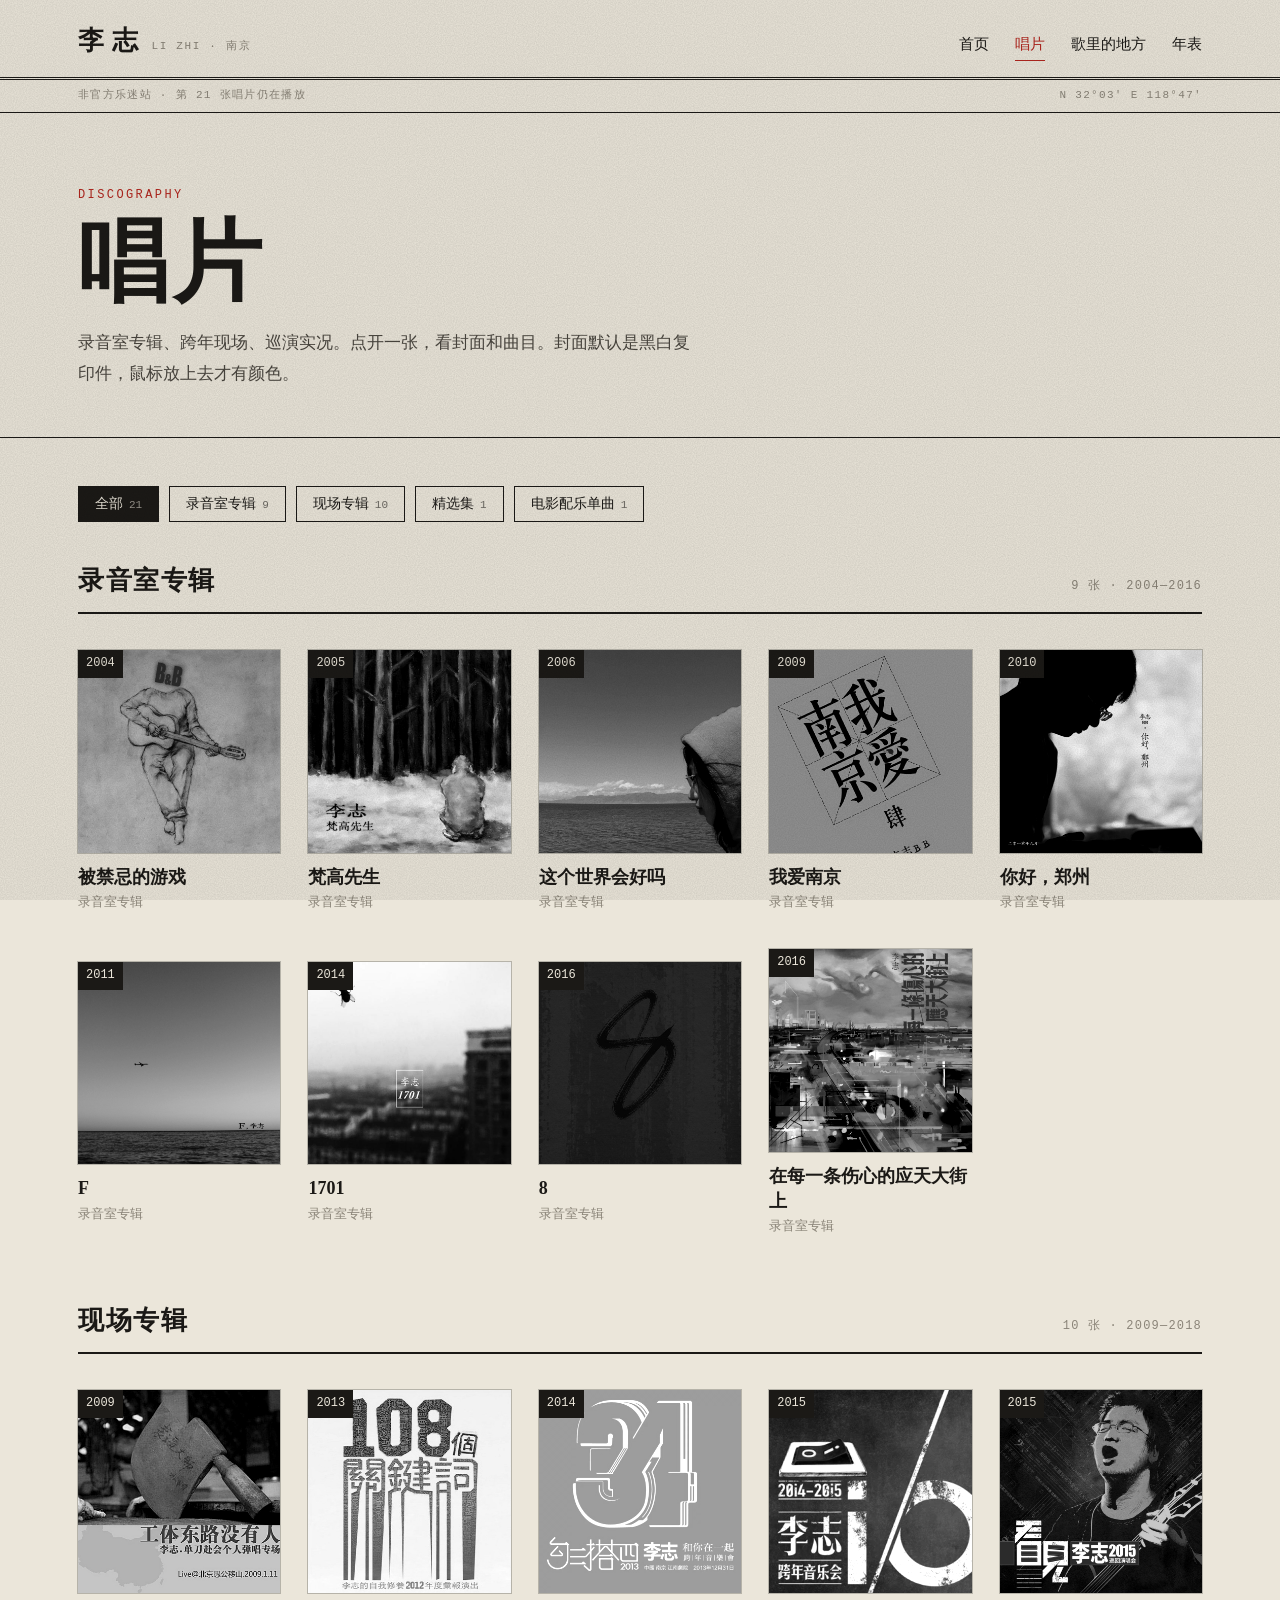
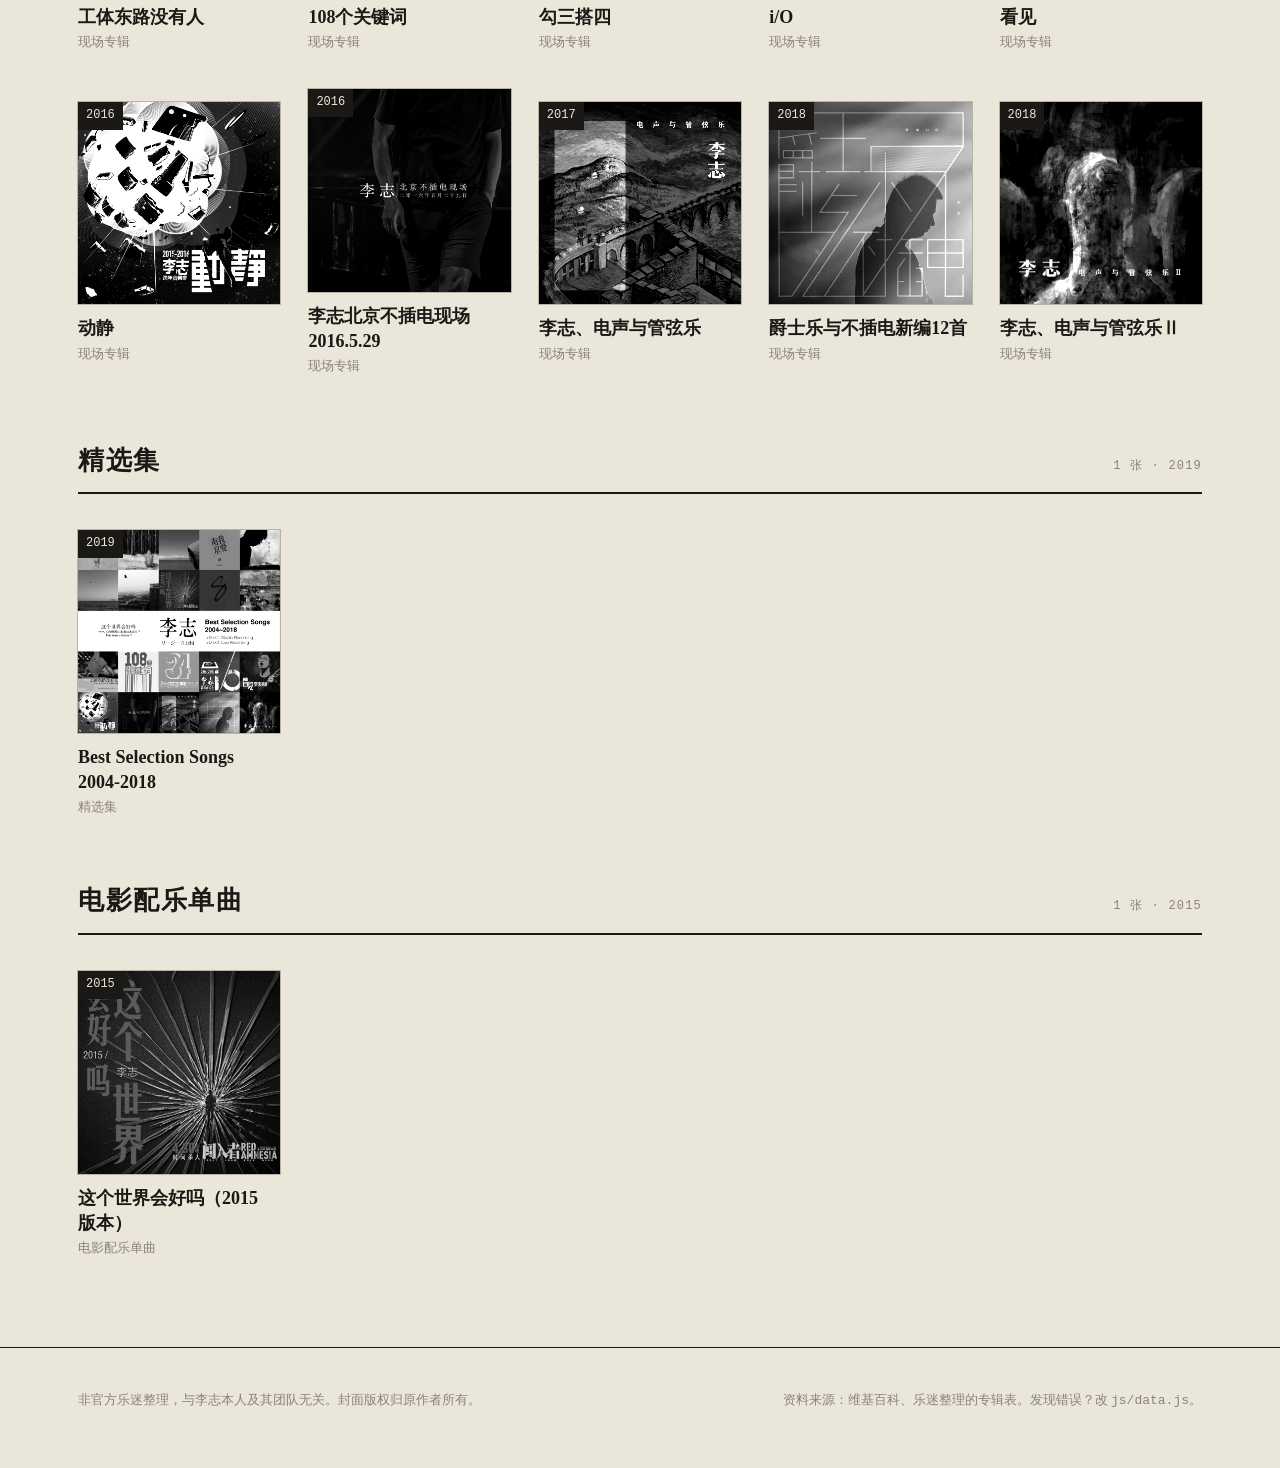
==== albums.html @ a09fbe86 "李志非官方乐迷档案站 四个页面（首页、唱片、歌里的地方、年表），21 张专辑封面与曲目， 纯静态 HTML/CSS/JS，GitHub Pages 部署到 wulill.bond。  Co-Autho" ====
<!doctype html>
<html lang="zh-CN">
<head>
<meta charset="utf-8">
<meta name="viewport" content="width=device-width, initial-scale=1">
<title>唱片 · 李志</title>
<meta name="description" content="李志全部 21 张唱片：录音室专辑、跨年现场、精选集，含封面与收录曲目。">
<meta name="theme-color" content="#ebe6da">
<meta property="og:title" content="唱片 · 李志">
<meta property="og:description" content="李志全部 21 张唱片：录音室专辑、跨年现场、精选集，含封面与收录曲目。">
<meta property="og:image" content="assets/covers/2004-jinji.jpg">
<link rel="icon" href="data:image/svg+xml,%3Csvg xmlns=%27http://www.w3.org/2000/svg%27 viewBox=%270 0 64 64%27%3E%3Crect width=%2764%27 height=%2764%27 fill=%27%23b3261e%27/%3E%3Ctext x=%2732%27 y=%2747%27 font-size=%2742%27 text-anchor=%27middle%27 fill=%27%23ebe6da%27 font-family=%27serif%27 font-weight=%27900%27%3E李%3C/text%3E%3C/svg%3E">
<link rel="stylesheet" href="css/style.css">
</head>
<body data-page="albums">
<header id="masthead"></header>
<section class="page-title">
  <div class="wrap">
    <div class="kicker">Discography</div>
    <h1>唱片</h1>
    <p>录音室专辑、跨年现场、巡演实况。点开一张，看封面和曲目。封面默认是黑白复印件，鼠标放上去才有颜色。</p>
  </div>
</section>
<section class="section tight">
  <div class="wrap">
    <div class="filters" id="filters" role="toolbar" aria-label="按性质筛选"></div>
    <div class="grid" id="grid"></div>
  </div>
</section>
<footer id="footer"></footer>
<script src="js/data.js"></script>
<script src="js/main.js"></script>
</body>
</html>
---- css/style.css ----
/* 视觉方向：南京复印店里的地下刊物。新闻纸、油墨黑、一枚红章。 */
:root {
  --paper: #ebe6da;
  --paper-2: #e1dbcc;
  --ink: #1b1916;
  --ink-2: #4a463f;
  --ink-3: #8a8478;
  --red: #b3261e;
  --rule: #1b1916;
  --serif: "Songti SC", "STSong", "Noto Serif SC", "Source Han Serif SC", "SimSun", serif;
  --hand: "Kaiti SC", "STKaiti", "KaiTi", "Songti SC", serif;
  --mono: "SF Mono", "Menlo", "Courier New", monospace;
  --w: 1180px;
}

* { box-sizing: border-box; margin: 0; padding: 0; }
html { scroll-behavior: smooth; }
body {
  background: var(--paper);
  color: var(--ink);
  font-family: var(--serif);
  font-size: 17px;
  line-height: 1.8;
  -webkit-font-smoothing: antialiased;
  min-height: 100vh;
}
/* 复印颗粒 */
body::before {
  content: ""; position: fixed; inset: 0; pointer-events: none; z-index: 100;
  opacity: .22; mix-blend-mode: multiply;
  background-image: url("data:image/svg+xml;utf8,<svg xmlns='http://www.w3.org/2000/svg' width='220' height='220'><filter id='n'><feTurbulence type='fractalNoise' baseFrequency='.9' numOctaves='2' stitchTiles='stitch'/><feColorMatrix values='0 0 0 0 0  0 0 0 0 0  0 0 0 0 0  0 0 0 .55 0'/></filter><rect width='100%' height='100%' filter='url(%23n)'/></svg>");
}
a { color: inherit; }
img { display: block; max-width: 100%; }
#sheet-title:focus { outline: none; }
a:focus-visible, button:focus-visible, [tabindex]:focus-visible { outline: 2px solid var(--red); outline-offset: 3px; }
::selection { background: var(--red); color: var(--paper); }

.wrap { max-width: var(--w); margin: 0 auto; padding: 0 28px; }

/* ---------- 页眉 ---------- */
.masthead { border-bottom: 3px double var(--rule); }
.masthead .wrap { display: flex; align-items: baseline; justify-content: space-between; gap: 24px; padding-top: 18px; padding-bottom: 12px; }
.logo { font-size: 26px; font-weight: 900; letter-spacing: .3em; text-decoration: none; }
.logo small { font-family: var(--mono); font-size: 11px; letter-spacing: .15em; color: var(--ink-3); margin-left: 6px; font-weight: 400; }
.nav { display: flex; gap: 26px; font-size: 15px; }
.nav a { text-decoration: none; padding-bottom: 2px; border-bottom: 1px solid transparent; }
.nav a:hover { border-color: var(--ink); }
.nav a[aria-current="page"] { color: var(--red); border-color: var(--red); }

.dateline { font-family: var(--mono); font-size: 11px; letter-spacing: .12em; color: var(--ink-3); border-bottom: 1px solid var(--rule); }
.dateline .wrap { display: flex; justify-content: space-between; padding-top: 6px; padding-bottom: 6px; }

/* ---------- 通用 ---------- */
.kicker { font-family: var(--mono); font-size: 12px; letter-spacing: .2em; color: var(--red); text-transform: uppercase; }
.section { padding: 88px 0; border-bottom: 1px solid var(--rule); }
.section.tight { padding-top: 48px; }
.section-head { display: flex; justify-content: space-between; align-items: end; gap: 20px; margin-bottom: 40px; }
.section-head h2 { font-size: clamp(30px, 4vw, 46px); font-weight: 900; line-height: 1.15; letter-spacing: .04em; }
.more { font-size: 15px; text-decoration: none; border-bottom: 1px solid; white-space: nowrap; }
.more:hover { color: var(--red); }
.stamp {
  display: inline-block; font-family: var(--serif); font-weight: 900; color: var(--red);
  border: 3px solid var(--red); padding: 4px 12px; letter-spacing: .2em;
  transform: rotate(-6deg); opacity: .88; mix-blend-mode: multiply;
}
.page-title { padding: 72px 0 48px; border-bottom: 1px solid var(--rule); }
.page-title h1 { font-size: clamp(44px, 7vw, 92px); font-weight: 900; line-height: 1.05; letter-spacing: .05em; margin: 10px 0 18px; }
.page-title p { max-width: 36em; color: var(--ink-2); }

/* ---------- 首页 Hero ---------- */
.hero { border-bottom: 1px solid var(--rule); }
.hero .wrap { display: grid; grid-template-columns: 1.15fr 1fr; gap: 56px; padding-top: 64px; padding-bottom: 72px; align-items: center; }
.hero h1 { font-size: clamp(120px, 19vw, 248px); font-weight: 900; line-height: .9; letter-spacing: -.02em; }
.hero h1 span { display: block; }
.hero .sub { margin-top: 28px; font-size: 20px; max-width: 22em; }
.hero .sub em { font-style: normal; background: var(--ink); color: var(--paper); padding: 0 6px; }
.hero .meta { margin-top: 26px; font-family: var(--mono); font-size: 12px; color: var(--ink-3); letter-spacing: .1em; }
.hero-stack { position: relative; aspect-ratio: 1; cursor: pointer; outline: none; }
.hero-stack:focus-visible { outline: 2px solid var(--red); outline-offset: 8px; }
.hero-stack img:nth-child(3) { animation: slide-in .45s cubic-bezier(.2,.7,.2,1); }
@keyframes slide-in { from { opacity: 0; transform: rotate(-1deg) translate(30px, 24px); } }
.hero-caption { display: flex; justify-content: space-between; margin-top: 18px; font-size: 15px; }
.hero-caption .hint-mini { font-family: var(--hand); color: var(--ink-3); }
.hero-stack img {
  position: absolute; width: 72%; aspect-ratio: 1; object-fit: cover;
  box-shadow: 0 1px 0 var(--ink), 6px 8px 0 rgba(27,25,22,.12);
  filter: grayscale(.25) contrast(1.05);
  transition: transform .5s cubic-bezier(.2,.7,.2,1);
}
.hero-stack img:nth-child(1) { top: 0; left: 0; transform: rotate(-4deg); }
.hero-stack img:nth-child(2) { top: 12%; left: 22%; transform: rotate(3deg); }
.hero-stack img:nth-child(3) { top: 26%; left: 10%; transform: rotate(-1deg); filter: none; }
.hero-stack:hover img:nth-child(1) { transform: rotate(-9deg) translate(-14px, -8px); }
.hero-stack:hover img:nth-child(2) { transform: rotate(7deg) translate(16px, -4px); }
.hero-stack .stamp { position: absolute; right: 2%; bottom: 6%; font-size: 22px; z-index: 2; }

/* 跑马灯：一行像复印传单边角的小字 */
.ticker { border-bottom: 1px solid var(--rule); overflow: hidden; white-space: nowrap; background: var(--ink); color: var(--paper); }
.ticker div { display: inline-block; padding: 10px 0; font-size: 15px; letter-spacing: .1em; animation: tick 60s linear infinite; }
.ticker a { margin: 0 28px; text-decoration: none; }
.ticker a::before { content: "✕"; color: var(--red); margin-right: 28px; }
.ticker a:hover { color: #fff; text-decoration: underline; text-underline-offset: 4px; }
.ticker:hover div { animation-play-state: paused; }
@keyframes pop { from { opacity: 0; transform: translateY(8px); } }
@keyframes tick { to { transform: translateX(-50%); } }

/* 首页：三栏短文 */
.columns { display: grid; grid-template-columns: repeat(3, 1fr); }
.columns article { padding: 0 32px; border-left: 1px solid var(--rule); }
.columns article:first-child { padding-left: 0; border-left: 0; }
.columns h3 { font-size: 24px; margin: 8px 0 12px; }
.columns p { color: var(--ink-2); font-size: 16px; }
.columns .num { font-family: var(--mono); font-size: 48px; line-height: 1; color: var(--red); }

/* 首页：引言大字 */
.manifesto { padding: 110px 0; border-bottom: 1px solid var(--rule); text-align: center; }
.manifesto p { font-size: clamp(30px, 4.6vw, 58px); font-weight: 900; line-height: 1.35; max-width: 15em; margin: 0 auto; }
.manifesto p s { white-space: nowrap; text-decoration-color: var(--red); text-decoration-thickness: 4px; }
.manifesto .by { font-family: var(--hand); font-size: 20px; color: var(--ink-3); margin-top: 22px; font-weight: 400; }

/* ---------- 唱片墙 ---------- */
.grid { display: grid; grid-template-columns: repeat(auto-fill, minmax(210px, 1fr)); gap: 36px 28px; }
.album { cursor: pointer; background: none; border: 0; text-align: left; font: inherit; color: inherit; }
.album .cover { position: relative; aspect-ratio: 1; overflow: hidden; background: var(--paper-2); box-shadow: 0 0 0 1px rgba(27,25,22,.25); }
.album img { width: 100%; height: 100%; object-fit: cover; filter: grayscale(1) contrast(1.1); transition: filter .35s, transform .6s cubic-bezier(.2,.7,.2,1); }
.album:hover img, .album:focus-visible img { filter: none; transform: scale(1.04); }
.album:focus-visible { outline: 2px solid var(--red); outline-offset: 4px; }
.album .yr { position: absolute; left: 0; top: 0; background: var(--ink); color: var(--paper); font-family: var(--mono); font-size: 12px; padding: 3px 8px; }
.album h3 { font-size: 18px; margin-top: 12px; line-height: 1.4; }
.album .t { font-size: 13px; color: var(--ink-3); }

.home-split { display: grid; grid-template-columns: 1fr 2.4fr; gap: 56px; align-items: start; }
.home-split-head { position: sticky; top: 32px; }
.home-split-head h2 { font-size: clamp(26px, 2.6vw, 36px); font-weight: 900; line-height: 1.2; margin: 10px 0 18px; }
.home-split-head p { color: var(--ink-2); font-size: 16px; margin-bottom: 24px; }
.nw { white-space: nowrap; }
#grid { grid-template-columns: repeat(5, 1fr); }
@media (max-width: 1100px) { #grid { grid-template-columns: repeat(auto-fill, minmax(190px, 1fr)); } }
.grid-3 { grid-template-columns: repeat(3, 1fr); }
.group-head { grid-column: 1 / -1; display: flex; align-items: baseline; justify-content: space-between; border-bottom: 2px solid var(--ink); padding-bottom: 8px; margin-top: 24px; }
.group-head:first-child { margin-top: 0; }
.group-head h2 { font-size: 26px; font-weight: 900; letter-spacing: .06em; }
.group-head span { font-family: var(--mono); font-size: 12px; color: var(--ink-3); letter-spacing: .1em; }
.filters { display: flex; gap: 10px; margin-bottom: 36px; flex-wrap: wrap; }
.filters button { font: inherit; font-size: 14px; background: none; border: 1px solid var(--ink); padding: 4px 16px; cursor: pointer; color: var(--ink); }
.filters button small { font-family: var(--mono); font-size: 11px; margin-left: 6px; opacity: .6; }
.filters button:hover { background: var(--paper-2); }
.filters button[aria-pressed="true"] { background: var(--ink); color: var(--paper); }

/* 专辑详情弹层 */
dialog.sheet { border: 0; padding: 0; background: var(--paper); color: var(--ink); max-width: 980px; width: calc(100% - 40px); max-height: calc(100vh - 40px); margin: auto; box-shadow: 0 30px 80px rgba(0,0,0,.4); }
dialog.sheet::backdrop { background: rgba(27,25,22,.72); }
dialog.sheet[open] { animation: sheet-in .3s cubic-bezier(.2,.7,.2,1); }
@keyframes sheet-in { from { opacity: 0; transform: translateY(16px); } }
.sheet-in { display: grid; grid-template-columns: 1fr 1fr; }
.sheet-in img { width: 100%; aspect-ratio: 1; object-fit: cover; }
.sheet-body { padding: 32px 40px; overflow: auto; max-height: min(490px, calc(100vh - 100px)); }
.sheet-body h2 { font-size: 34px; line-height: 1.2; margin: 8px 0 6px; animation: pop .35s cubic-bezier(.2,.7,.2,1); }
.sheet-body .note { color: var(--ink-2); margin: 14px 0 20px; font-size: 15px; }
.sheet-body .tl-label { font-family: var(--mono); font-size: 12px; letter-spacing: .1em; color: var(--ink-3); padding-bottom: 8px; border-bottom: 1px solid var(--rule); }
.sheet-body .tracks { list-style: none; columns: 2; column-gap: 24px; }
.sheet-body .tracks li { break-inside: avoid; padding: 8px 0; border-bottom: 1px dotted var(--ink-3); font-size: 15px; line-height: 1.5; }
.sheet-body .tbd { font-family: var(--hand); color: var(--ink-3); border-top: 1px solid var(--rule); padding-top: 14px; }
.sheet-bar { display: flex; justify-content: space-between; align-items: center; padding: 10px 14px; border-bottom: 1px solid var(--rule); background: var(--paper); }
.sheet-count { font-family: var(--mono); font-size: 12px; letter-spacing: .15em; color: var(--ink-3); }
.nav-btn { background: var(--paper); border: 1px solid var(--ink); width: 40px; height: 40px; font-size: 18px; cursor: pointer; color: var(--ink); margin-left: 6px; transition: background .15s, color .15s; }
.nav-btn:hover { background: var(--ink); color: var(--paper); }
.nav-btn.close:hover { background: var(--red); border-color: var(--red); }
.sheet-cover { position: relative; }
.sheet-cover img { animation: develop .6s ease-out; }
.sheet-cover .stamp { position: absolute; right: 16px; bottom: 16px; font-family: var(--mono); font-size: 20px; background: rgba(235,230,218,.85); }
@keyframes develop { from { filter: grayscale(1) contrast(1.3) brightness(1.1); } }

/* ---------- 歌里的地方 ---------- */
.places { display: grid; grid-template-columns: 1.4fr 1fr; gap: 48px; padding-top: 56px; padding-bottom: 88px; align-items: start; }
.map { position: relative; aspect-ratio: 1.25; border: 1px solid var(--rule); background:
  repeating-linear-gradient(0deg, transparent 0 39px, rgba(27,25,22,.08) 39px 40px),
  repeating-linear-gradient(90deg, transparent 0 39px, rgba(27,25,22,.08) 39px 40px); }
.map svg { position: absolute; inset: 0; width: 100%; height: 100%; }
.pin { cursor: pointer; outline: none; }
.pin .hit { fill: transparent; }
.pin .dot { fill: var(--ink); transition: r .2s, fill .2s; }
.pin text { font-family: var(--serif); font-size: 15px; fill: var(--ink); font-weight: 700; transition: fill .2s; }
.pin:hover .dot, .pin:focus-visible .dot { fill: var(--red); r: 8; }
.pin:hover text, .pin:focus-visible text { fill: var(--red); }
.pin.on .dot { fill: var(--red); r: 9; }
.pin.on text { fill: var(--red); }
.pin.home .dot { fill: var(--red); }
.mini { fill: var(--ink-2); }
.zoom-box { fill: none; stroke: var(--ink); stroke-width: 1; }
.zoom-link { stroke: var(--ink); stroke-width: .75; stroke-dasharray: 2 3; }
.inset { fill: var(--paper); stroke: var(--ink); stroke-width: 1.5; }
.inset-label { font-family: var(--mono); font-size: 12px; letter-spacing: .1em; fill: var(--ink-3); }
.route { fill: none; stroke: var(--red); stroke-width: 1; stroke-dasharray: 3 4; opacity: .55; }
.map .legend { position: absolute; right: 12px; bottom: 10px; font-family: var(--mono); font-size: 11px; color: var(--ink-3); }
.chips { display: flex; flex-wrap: wrap; gap: 8px; margin-top: 16px; }
.chips button { font: inherit; font-size: 14px; background: none; border: 1px solid var(--ink); color: var(--ink); padding: 4px 14px; cursor: pointer; min-height: 36px; }
.chips button:hover { background: var(--paper-2); }
.chips button[aria-pressed="true"] { background: var(--red); border-color: var(--red); color: var(--paper); }
.place-card { position: sticky; top: 24px; border-top: 3px solid var(--ink); padding-top: 18px; }
.place-card h2 { font-size: 64px; animation: pop .35s cubic-bezier(.2,.7,.2,1); line-height: 1; font-weight: 900; margin: 8px 0 18px; }
.place-card p { color: var(--ink-2); margin-bottom: 18px; }
.place-card ul { list-style: none; }
.place-card li { padding: 8px 0; border-bottom: 1px dotted var(--ink-3); font-size: 18px; }
.place-card li::before { content: "♪"; color: var(--red); margin-right: 10px; }

/* ---------- 年表 ---------- */
.timeline { padding-top: 40px; padding-bottom: 100px; }
.tl-row { display: grid; grid-template-columns: 180px 1fr auto; gap: 32px; padding: 26px 0; border-bottom: 1px solid var(--rule); align-items: baseline; }
.tl-covers { display: flex; gap: 8px; justify-content: flex-end; flex-wrap: wrap; max-width: 300px; }
.album.thumb { width: 64px; height: 64px; padding: 0; box-shadow: 0 0 0 1px rgba(27,25,22,.25); overflow: hidden; transition: transform .25s; }
.album.thumb:hover { transform: translateY(-3px) rotate(-2deg); }
.album.thumb img { width: 100%; height: 100%; object-fit: cover; }
.tl-row .y { font-family: var(--mono); font-size: 40px; line-height: 1; color: var(--ink); }
.tl-row p { font-size: 20px; max-width: 34em; }
.tl-row.redact p { position: relative; }
.tl-row.redact p span { background: var(--ink); color: var(--ink); transition: color .3s, background .3s; cursor: help; }
.tl-row.redact:hover p span, .tl-row.redact.open p span, .tl-row.redact:focus-within p span { background: transparent; color: var(--ink); }
.tl-row.redact .y { color: var(--red); }
.tl-row:last-child .y { color: var(--ink-3); }
.hint { font-family: var(--hand); color: var(--ink-3); font-size: 15px; margin-top: 8px; }

/* ---------- 页脚 ---------- */
footer { padding: 40px 0 56px; font-size: 13px; color: var(--ink-3); }
footer .wrap { display: flex; justify-content: space-between; gap: 24px; flex-wrap: wrap; }
footer a { text-decoration: none; border-bottom: 1px solid; }

/* ---------- 进场动画 ---------- */
.reveal { opacity: 0; transform: translateY(14px); transition: opacity .7s, transform .7s cubic-bezier(.2,.7,.2,1); }
.reveal.in { opacity: 1; transform: none; }
@media (prefers-reduced-motion: reduce) {
  .reveal { opacity: 1; transform: none; transition: none; }
  .ticker div { animation: none; }
  *, *::before, *::after { animation: none !important; transition: none !important; }
}

/* ---------- 响应式 ---------- */
@media (max-width: 860px) {
  .hero .wrap, .places, .sheet-in, .home-split { grid-template-columns: 1fr; }
  .home-split-head { position: static; }
  .hero-stack { max-width: 420px; width: 100%; margin: 0 auto; }
  .columns { grid-template-columns: 1fr; gap: 32px; }
  .columns article { padding: 0; border-left: 0; border-top: 1px solid var(--rule); padding-top: 24px; }
  .columns article:first-child { border-top: 0; padding-top: 0; }
  .tl-row { grid-template-columns: 1fr; gap: 8px; }
  .tl-covers { justify-content: flex-start; }
  .sheet-body .tracks { columns: 1; }
  .place-card { position: static; }
  .sheet-in img { max-height: 46vh; }
  .sheet-body { max-height: none; }
  dialog.sheet { overflow: auto; }
  .masthead .wrap { flex-direction: column; gap: 6px; }
  .dateline .wrap span:last-child { display: none; }
  .grid { grid-template-columns: repeat(2, 1fr); gap: 24px 16px; }
}
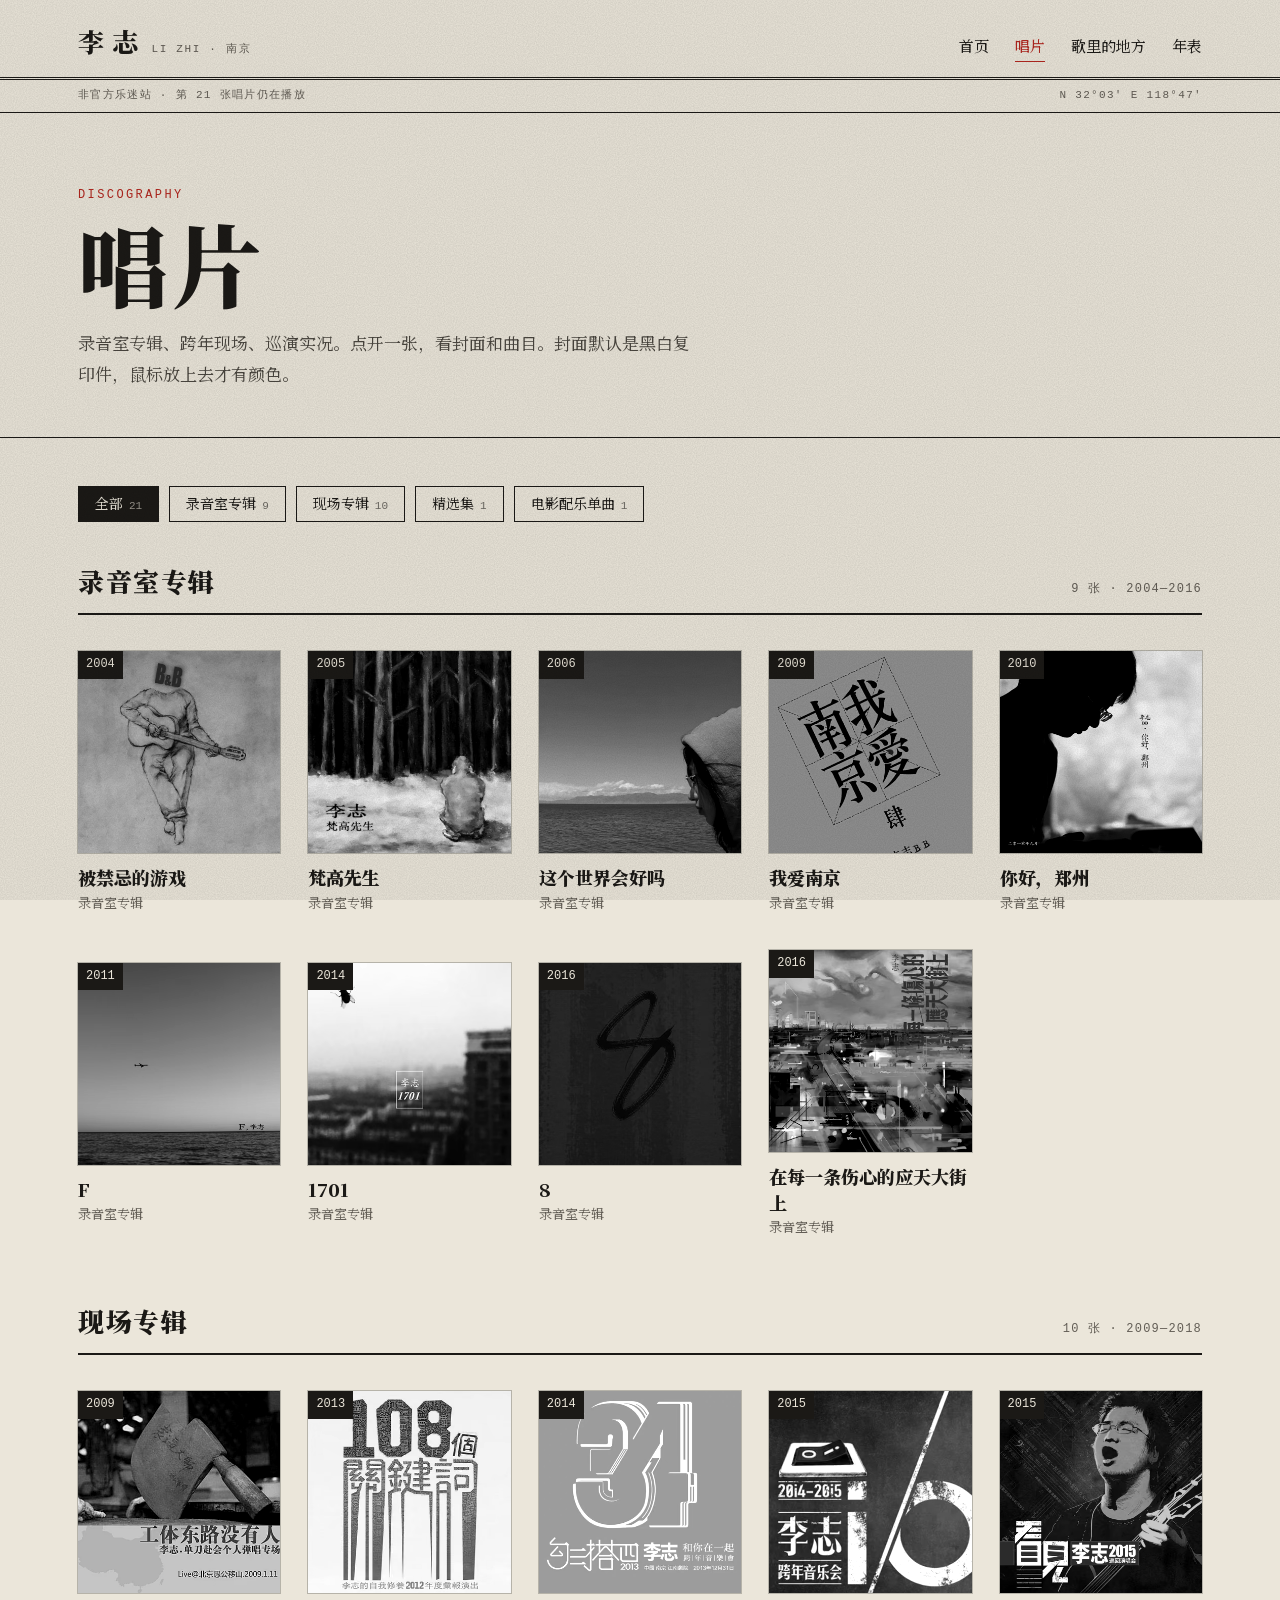
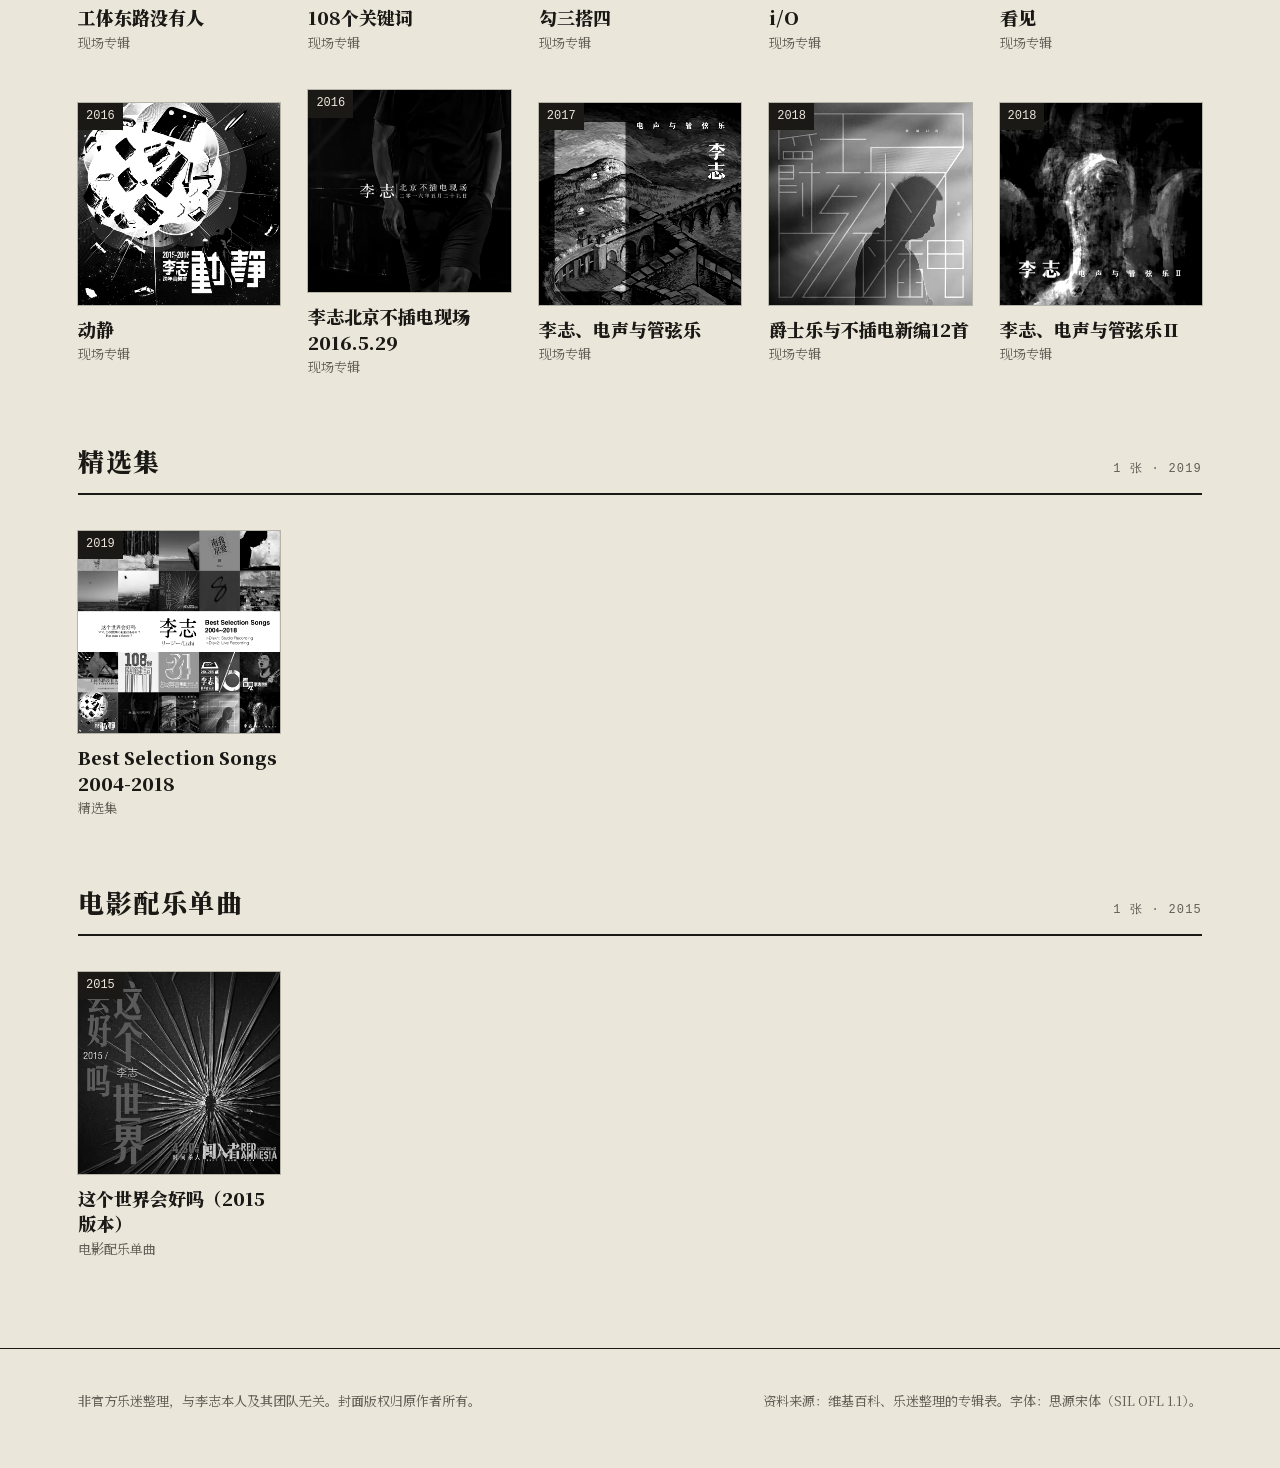
==== commit 06cb119b: "全面打磨：预渲染构建、自托管字体、响应式封面、安全头与长缓存、播放器增强 - 新增 scripts/build.js：用共享模板 js/render.js 预渲染页面（无 JS 也有完整内容）、CSS" ====
--- a/albums.html
+++ b/albums.html
@@ -8,9 +8,19 @@
 <meta name="theme-color" content="#ebe6da">
 <meta property="og:title" content="唱片 · 李志">
 <meta property="og:description" content="李志全部 21 张唱片：录音室专辑、跨年现场、精选集，含封面与收录曲目。">
-<meta property="og:image" content="assets/covers/2004-jinji.jpg">
+<meta property="og:image" content="https://lizhi.wulill.bond/assets/covers/2004-jinji.jpg">
+<meta property="og:image:width" content="800">
+<meta property="og:image:height" content="800">
+<meta property="og:type" content="website">
+<meta property="og:url" content="https://lizhi.wulill.bond/albums.html">
+<meta property="og:locale" content="zh_CN">
+<meta name="twitter:card" content="summary">
+<link rel="canonical" href="https://lizhi.wulill.bond/albums.html">
 <link rel="icon" href="data:image/svg+xml,%3Csvg xmlns=%27http://www.w3.org/2000/svg%27 viewBox=%270 0 64 64%27%3E%3Crect width=%2764%27 height=%2764%27 fill=%27%23b3261e%27/%3E%3Ctext x=%2732%27 y=%2747%27 font-size=%2742%27 text-anchor=%27middle%27 fill=%27%23ebe6da%27 font-family=%27serif%27 font-weight=%27900%27%3E李%3C/text%3E%3C/svg%3E">
+<link rel="preload" href="fonts/noto-serif-sc-900.woff2" as="font" type="font/woff2" crossorigin>
+<link rel="preload" href="fonts/noto-serif-sc-400.woff2" as="font" type="font/woff2" crossorigin>
 <link rel="stylesheet" href="css/style.css">
+<script src="js/boot.js"></script>
 </head>
 <body data-page="albums">
 <header id="masthead"></header>
@@ -29,6 +39,10 @@
 </section>
 <footer id="footer"></footer>
 <script src="js/data.js"></script>
+<script src="js/config.js"></script>
+<script src="js/render.js"></script>
 <script src="js/main.js"></script>
+<script src="js/lrc.js"></script>
+<script src="js/player.js"></script>
 </body>
 </html>
--- a/css/style.css
+++ b/css/style.css
@@ -1,13 +1,16 @@
 /* 视觉方向：南京复印店里的地下刊物。新闻纸、油墨黑、一枚红章。 */
+/* 思源宋体子集（只含站内用到的字，见 scripts/subset-font.mjs）。700 及以上都用 900 那份，避免浏览器假加粗 */
+@font-face { font-family: "LZ Serif"; src: url("../fonts/noto-serif-sc-400.woff2") format("woff2"); font-weight: 100 600; font-display: swap; }
+@font-face { font-family: "LZ Serif"; src: url("../fonts/noto-serif-sc-900.woff2") format("woff2"); font-weight: 700 900; font-display: swap; }
 :root {
   --paper: #ebe6da;
   --paper-2: #e1dbcc;
   --ink: #1b1916;
   --ink-2: #4a463f;
-  --ink-3: #8a8478;
+  --ink-3: #625d55;   /* 小字灰：在 --paper 与 --paper-2 上对比度均 ≥ 4.5:1 */
   --red: #b3261e;
   --rule: #1b1916;
-  --serif: "Songti SC", "STSong", "Noto Serif SC", "Source Han Serif SC", "SimSun", serif;
+  --serif: "LZ Serif", "Songti SC", "STSong", "Noto Serif SC", "Source Han Serif SC", "SimSun", serif;
   --hand: "Kaiti SC", "STKaiti", "KaiTi", "Songti SC", serif;
   --mono: "SF Mono", "Menlo", "Courier New", monospace;
   --w: 1180px;
@@ -37,6 +40,14 @@
 ::selection { background: var(--red); color: var(--paper); }
 
 .wrap { max-width: var(--w); margin: 0 auto; padding: 0 28px; }
+
+/* ---------- 页面转场（支持 View Transitions 的浏览器；不支持时正常跳转） ---------- */
+@view-transition { navigation: auto; }
+.masthead { view-transition-name: masthead; }
+::view-transition-old(root) { animation: vt-out .22s ease both; }
+::view-transition-new(root) { animation: vt-in .38s cubic-bezier(.2,.7,.2,1) both; }
+@keyframes vt-out { to { opacity: 0; transform: translateY(-6px); } }
+@keyframes vt-in { from { opacity: 0; transform: translateY(12px); } }
 
 /* ---------- 页眉 ---------- */
 .masthead { border-bottom: 3px double var(--rule); }
@@ -72,34 +83,53 @@
 .hero { border-bottom: 1px solid var(--rule); }
 .hero .wrap { display: grid; grid-template-columns: 1.15fr 1fr; gap: 56px; padding-top: 64px; padding-bottom: 72px; align-items: center; }
 .hero h1 { font-size: clamp(120px, 19vw, 248px); font-weight: 900; line-height: .9; letter-spacing: -.02em; }
-.hero h1 span { display: block; }
+.hero h1 span { display: block; animation: ink-up .9s cubic-bezier(.2,.7,.2,1) both; }
+.hero h1 span:nth-child(2) { animation-delay: .14s; }
+@keyframes ink-up { from { clip-path: inset(100% 0 0 0); transform: translateY(28%); } to { clip-path: inset(0); transform: none; } }
+.hero .kicker, .hero .sub, .hero .meta, .hero-caption { animation: pop .6s cubic-bezier(.2,.7,.2,1) both; }
+.hero .kicker { animation-delay: .05s; }
+.hero .sub { animation-delay: .45s; }
+.hero .meta { animation-delay: .6s; }
+.hero-caption { animation-delay: 1.1s; }
 .hero .sub { margin-top: 28px; font-size: 20px; max-width: 22em; }
 .hero .sub em { font-style: normal; background: var(--ink); color: var(--paper); padding: 0 6px; }
 .hero .meta { margin-top: 26px; font-family: var(--mono); font-size: 12px; color: var(--ink-3); letter-spacing: .1em; }
 .hero-stack { position: relative; aspect-ratio: 1; cursor: pointer; outline: none; }
 .hero-stack:focus-visible { outline: 2px solid var(--red); outline-offset: 8px; }
-.hero-stack img:nth-child(3) { animation: slide-in .45s cubic-bezier(.2,.7,.2,1); }
+.hs img { width: 100%; height: 100%; object-fit: cover; }
+.hero-stack .hs:nth-child(3) { animation: slide-in .45s cubic-bezier(.2,.7,.2,1); }
 @keyframes slide-in { from { opacity: 0; transform: rotate(-1deg) translate(30px, 24px); } }
 .hero-caption { display: flex; justify-content: space-between; margin-top: 18px; font-size: 15px; }
 .hero-caption .hint-mini { font-family: var(--hand); color: var(--ink-3); }
-.hero-stack img {
-  position: absolute; width: 72%; aspect-ratio: 1; object-fit: cover;
+.hero-stack .hs {
+  position: absolute; width: 72%; aspect-ratio: 1;
   box-shadow: 0 1px 0 var(--ink), 6px 8px 0 rgba(27,25,22,.12);
   filter: grayscale(.25) contrast(1.05);
   transition: transform .5s cubic-bezier(.2,.7,.2,1);
 }
-.hero-stack img:nth-child(1) { top: 0; left: 0; transform: rotate(-4deg); }
-.hero-stack img:nth-child(2) { top: 12%; left: 22%; transform: rotate(3deg); }
-.hero-stack img:nth-child(3) { top: 26%; left: 10%; transform: rotate(-1deg); filter: none; }
-.hero-stack:hover img:nth-child(1) { transform: rotate(-9deg) translate(-14px, -8px); }
-.hero-stack:hover img:nth-child(2) { transform: rotate(7deg) translate(16px, -4px); }
-.hero-stack .stamp { position: absolute; right: 2%; bottom: 6%; font-size: 22px; z-index: 2; }
+.hero-stack .hs:nth-child(1) { top: 0; left: 0; transform: rotate(-4deg); }
+.hero-stack .hs:nth-child(2) { top: 12%; left: 22%; transform: rotate(3deg); }
+.hero-stack .hs:nth-child(3) { top: 26%; left: 10%; transform: rotate(-1deg); filter: none; }
+@media (hover: hover) {
+  .hero-stack:hover .hs:nth-child(1) { transform: rotate(-9deg) translate(-14px, -8px); }
+  .hero-stack:hover .hs:nth-child(2) { transform: rotate(7deg) translate(16px, -4px); }
+}
+.hero-stack .stamp { position: absolute; right: 2%; bottom: 6%; font-size: 22px; z-index: 2; animation: thump .5s .95s cubic-bezier(.3,1.4,.5,1) both; }
+@keyframes thump { from { opacity: 0; transform: rotate(-6deg) scale(2.6); } 60% { opacity: .9; } to { transform: rotate(-6deg) scale(1); } }
+/* 首次进入：三张封面像发牌一样依次落下（JS 在动画结束后移除 .intro） */
+.hero-stack.intro .hs { animation: deal .75s cubic-bezier(.2,.7,.2,1) both; }
+.hero-stack.intro .hs:nth-child(1) { animation-delay: .25s; }
+.hero-stack.intro .hs:nth-child(2) { animation-delay: .4s; }
+.hero-stack.intro .hs:nth-child(3) { animation-delay: .55s; }
+/* 本次会话已经看过入场动画：直接显示最终状态 */
+.intro-seen .hero h1 span, .intro-seen .hero .kicker, .intro-seen .hero .sub, .intro-seen .hero .meta, .intro-seen .hero-caption, .intro-seen .hero-stack .stamp { animation: none; }
+@keyframes deal { from { opacity: 0; transform: translate(80px, -60px) rotate(14deg); } }
 
 /* 跑马灯：一行像复印传单边角的小字 */
 .ticker { border-bottom: 1px solid var(--rule); overflow: hidden; white-space: nowrap; background: var(--ink); color: var(--paper); }
 .ticker div { display: inline-block; padding: 10px 0; font-size: 15px; letter-spacing: .1em; animation: tick 60s linear infinite; }
 .ticker a { margin: 0 28px; text-decoration: none; }
-.ticker a::before { content: "✕"; color: var(--red); margin-right: 28px; }
+.ticker a::before { content: "✕"; color: #e0574d; margin-right: 28px; }
 .ticker a:hover { color: #fff; text-decoration: underline; text-underline-offset: 4px; }
 .ticker:hover div { animation-play-state: paused; }
 @keyframes pop { from { opacity: 0; transform: translateY(8px); } }
@@ -122,13 +152,17 @@
 /* ---------- 唱片墙 ---------- */
 .grid { display: grid; grid-template-columns: repeat(auto-fill, minmax(210px, 1fr)); gap: 36px 28px; }
 .album { cursor: pointer; background: none; border: 0; text-align: left; font: inherit; color: inherit; }
-.album .cover { position: relative; aspect-ratio: 1; overflow: hidden; background: var(--paper-2); box-shadow: 0 0 0 1px rgba(27,25,22,.25); }
+.album .cover { display: block; position: relative; aspect-ratio: 1; overflow: hidden; background: var(--paper-2); box-shadow: 0 0 0 1px rgba(27,25,22,.25); transition: transform .35s cubic-bezier(.2,.7,.2,1), box-shadow .35s; }
+.album:focus-visible .cover { transform: translateY(-5px) rotate(-.6deg); box-shadow: 0 0 0 1px rgba(27,25,22,.35), 6px 10px 0 rgba(27,25,22,.14); }
+@media (hover: hover) { .album:hover .cover { transform: translateY(-5px) rotate(-.6deg); box-shadow: 0 0 0 1px rgba(27,25,22,.35), 6px 10px 0 rgba(27,25,22,.14); } }
 .album img { width: 100%; height: 100%; object-fit: cover; filter: grayscale(1) contrast(1.1); transition: filter .35s, transform .6s cubic-bezier(.2,.7,.2,1); }
-.album:hover img, .album:focus-visible img { filter: none; transform: scale(1.04); }
+.album:focus-visible img, .album.vivid img { filter: none; }
+.album:focus-visible img { transform: scale(1.04); }
+@media (hover: hover) { .album:hover img { filter: none; transform: scale(1.04); } }
 .album:focus-visible { outline: 2px solid var(--red); outline-offset: 4px; }
 .album .yr { position: absolute; left: 0; top: 0; background: var(--ink); color: var(--paper); font-family: var(--mono); font-size: 12px; padding: 3px 8px; }
-.album h3 { font-size: 18px; margin-top: 12px; line-height: 1.4; }
-.album .t { font-size: 13px; color: var(--ink-3); }
+.album .album-title { display: block; font-size: 18px; font-weight: 700; margin-top: 12px; line-height: 1.4; }
+.album .t { display: block; font-size: 13px; color: var(--ink-3); }
 
 .home-split { display: grid; grid-template-columns: 1fr 2.4fr; gap: 56px; align-items: start; }
 .home-split-head { position: sticky; top: 32px; }
@@ -153,7 +187,14 @@
 dialog.sheet::backdrop { background: rgba(27,25,22,.72); }
 dialog.sheet[open] { animation: sheet-in .3s cubic-bezier(.2,.7,.2,1); }
 @keyframes sheet-in { from { opacity: 0; transform: translateY(16px); } }
+dialog.sheet[open]::backdrop { animation: fade-in .3s ease; }
+dialog.sheet.closing { animation: sheet-out .17s ease forwards; }
+dialog.sheet.closing::backdrop { animation: fade-out .17s ease forwards; }
+@keyframes sheet-out { to { opacity: 0; transform: translateY(10px) scale(.99); } }
+@keyframes fade-in { from { opacity: 0; } }
+@keyframes fade-out { to { opacity: 0; } }
 .sheet-in { display: grid; grid-template-columns: 1fr 1fr; }
+.sheet-cover picture { display: block; }
 .sheet-in img { width: 100%; aspect-ratio: 1; object-fit: cover; }
 .sheet-body { padding: 32px 40px; overflow: auto; max-height: min(490px, calc(100vh - 100px)); }
 .sheet-body h2 { font-size: 34px; line-height: 1.2; margin: 8px 0 6px; animation: pop .35s cubic-bezier(.2,.7,.2,1); }
@@ -179,6 +220,8 @@
   repeating-linear-gradient(90deg, transparent 0 39px, rgba(27,25,22,.08) 39px 40px); }
 .map svg { position: absolute; inset: 0; width: 100%; height: 100%; }
 .pin { cursor: pointer; outline: none; }
+.pin.home .dot { animation: pulse 2.4s 1.6s ease-in-out infinite; }
+@keyframes pulse { 50% { r: 10; } }
 .pin .hit { fill: transparent; }
 .pin .dot { fill: var(--ink); transition: r .2s, fill .2s; }
 .pin text { font-family: var(--serif); font-size: 15px; fill: var(--ink); font-weight: 700; transition: fill .2s; }
@@ -192,8 +235,13 @@
 .zoom-link { stroke: var(--ink); stroke-width: .75; stroke-dasharray: 2 3; }
 .inset { fill: var(--paper); stroke: var(--ink); stroke-width: 1.5; }
 .inset-label { font-family: var(--mono); font-size: 12px; letter-spacing: .1em; fill: var(--ink-3); }
-.route { fill: none; stroke: var(--red); stroke-width: 1; stroke-dasharray: 3 4; opacity: .55; }
-.map .legend { position: absolute; right: 12px; bottom: 10px; font-family: var(--mono); font-size: 11px; color: var(--ink-3); }
+.route { fill: none; stroke: var(--red); stroke-width: 1; stroke-dasharray: 3 4; opacity: .55; transition: opacity .25s, stroke-width .25s; }
+.route.on { stroke-dasharray: none; stroke-width: 2; opacity: 1; }
+.draw { fill: none; stroke: #fff; stroke-width: 6; stroke-dasharray: 1; stroke-dashoffset: 1; animation: draw 1.1s var(--d, 0s) cubic-bezier(.6,0,.2,1) forwards; }
+@keyframes draw { to { stroke-dashoffset: 0; } }
+.pin { animation: pin-in .45s var(--d, 0s) cubic-bezier(.3,1.5,.5,1) both; transform-box: fill-box; transform-origin: center; }
+@keyframes pin-in { from { opacity: 0; transform: scale(.2); } }
+.map .legend { position: absolute; right: 12px; top: 10px; font-family: var(--mono); font-size: 11px; color: var(--ink-3); }
 .chips { display: flex; flex-wrap: wrap; gap: 8px; margin-top: 16px; }
 .chips button { font: inherit; font-size: 14px; background: none; border: 1px solid var(--ink); color: var(--ink); padding: 4px 14px; cursor: pointer; min-height: 36px; }
 .chips button:hover { background: var(--paper-2); }
@@ -210,16 +258,90 @@
 .tl-row { display: grid; grid-template-columns: 180px 1fr auto; gap: 32px; padding: 26px 0; border-bottom: 1px solid var(--rule); align-items: baseline; }
 .tl-covers { display: flex; gap: 8px; justify-content: flex-end; flex-wrap: wrap; max-width: 300px; }
 .album.thumb { width: 64px; height: 64px; padding: 0; box-shadow: 0 0 0 1px rgba(27,25,22,.25); overflow: hidden; transition: transform .25s; }
-.album.thumb:hover { transform: translateY(-3px) rotate(-2deg); }
+@media (hover: hover) { .album.thumb:hover { transform: translateY(-3px) rotate(-2deg); } }
+.album.thumb picture, .album.thumb img { display: block; width: 100%; height: 100%; }
 .album.thumb img { width: 100%; height: 100%; object-fit: cover; }
 .tl-row .y { font-family: var(--mono); font-size: 40px; line-height: 1; color: var(--ink); }
 .tl-row p { font-size: 20px; max-width: 34em; }
 .tl-row.redact p { position: relative; }
-.tl-row.redact p span { background: var(--ink); color: var(--ink); transition: color .3s, background .3s; cursor: help; }
-.tl-row.redact:hover p span, .tl-row.redact.open p span, .tl-row.redact:focus-within p span { background: transparent; color: var(--ink); }
+/* 遮挡条：行出现后像盖章一样从左到右刷黑；指上去或点开时从右侧收走 */
+.tl-row.redact p span { color: transparent; background: linear-gradient(var(--ink), var(--ink)) no-repeat 0 0 / 0 100%; -webkit-box-decoration-break: clone; box-decoration-break: clone; transition: background-size .55s cubic-bezier(.6,0,.2,1) .45s, color .25s; cursor: help; }
+.tl-row.redact.in p span, html:not(.js) .tl-row.redact p span { background-size: 100% 100%; }
+.tl-row.redact.open p span, .tl-row.redact:focus-visible p span { background-size: 0 100%; background-position: 100% 0; color: var(--ink); transition-delay: 0s, .15s; }
 .tl-row.redact .y { color: var(--red); }
 .tl-row:last-child .y { color: var(--ink-3); }
+@media (hover: hover) { .tl-row.redact.in:hover p span, html:not(.js) .tl-row.redact:hover p span { background-size: 0 100%; background-position: 100% 0; color: var(--ink); transition-delay: 0s, .15s; } }
 .hint { font-family: var(--hand); color: var(--ink-3); font-size: 15px; margin-top: 8px; }
+
+/* ---------- 播放器（config.js 启用后才出现） ---------- */
+body.has-player { padding-bottom: 84px; }
+.player { position: fixed; left: 0; right: 0; bottom: 0; z-index: 90; animation: bar-up .45s cubic-bezier(.2,.7,.2,1); }
+@keyframes bar-up { from { transform: translateY(100%); } }
+.player-bar { display: grid; grid-template-columns: 56px minmax(140px, 1fr) auto minmax(200px, 2fr) auto auto auto; align-items: center; gap: 18px; padding: 12px 28px; background: var(--paper); border-top: 3px double var(--ink); box-shadow: 0 -10px 30px rgba(27,25,22,.08); }
+.p-cover { width: 56px; height: 56px; object-fit: cover; box-shadow: 0 0 0 1px rgba(27,25,22,.3); }
+.player.playing .p-cover { animation: breathe 3s ease-in-out infinite; }
+@keyframes breathe { 50% { transform: rotate(-2deg) scale(1.03); } }
+.player.swap .p-meta, .player.swap .p-cover { animation: pop .4s cubic-bezier(.2,.7,.2,1); }
+.p-meta { min-width: 0; line-height: 1.4; }
+.p-title { font-weight: 900; font-size: 17px; white-space: nowrap; overflow: hidden; text-overflow: ellipsis; }
+.p-sub { font-size: 13px; color: var(--ink-3); display: flex; gap: 10px; white-space: nowrap; overflow: hidden; }
+.p-fmt { font-family: var(--mono); font-size: 10px; letter-spacing: .12em; border: 1px solid var(--ink-3); padding: 0 5px; align-self: center; line-height: 16px; background: none; color: var(--ink-3); cursor: pointer; }
+.p-fmt:disabled { cursor: default; }
+.p-fmt:not(:disabled):hover { background: var(--ink); color: var(--paper); border-color: var(--ink); }
+.p-buf { font-family: var(--hand); color: var(--ink-3); }
+.p-sub.err .p-buf { color: var(--red); }
+/* 缓冲中：播放键外圈转起来 */
+.player.buffering .p-play { position: relative; }
+.player.buffering .p-play::after { content: ""; position: absolute; inset: -5px; border: 2px solid transparent; border-top-color: var(--red); border-right-color: var(--red); animation: spin .8s linear infinite; }
+@keyframes spin { to { transform: rotate(360deg); } }
+.p-vol { display: flex; align-items: center; gap: 6px; font-size: 12px; color: var(--ink-3); }
+.p-vol input { width: 80px; accent-color: var(--ink); }
+.p-fmt.lossless { color: var(--red); border-color: var(--red); }
+.p-fmt:empty { display: none; }
+.lp-lines button { all: unset; display: block; width: 100%; cursor: pointer; box-sizing: border-box; }
+.lp-lines button:focus-visible { outline: 2px solid var(--red); outline-offset: 2px; }
+.p-ctrl { display: flex; gap: 6px; }
+.p-btn { width: 40px; height: 40px; border: 1px solid var(--ink); background: var(--paper); color: var(--ink); font-size: 14px; cursor: pointer; font-family: var(--serif); transition: background .15s, color .15s, transform .1s; }
+.p-btn:hover { background: var(--ink); color: var(--paper); }
+.p-btn:active { transform: scale(.94); }
+.p-play { width: 48px; height: 48px; margin-top: -4px; background: var(--ink); color: var(--paper); font-size: 15px; }
+.p-play:hover { background: var(--red); border-color: var(--red); }
+.p-lyr[aria-pressed="true"] { background: var(--red); border-color: var(--red); color: var(--paper); }
+.p-x { border-color: transparent; font-size: 20px; }
+.p-progress { display: flex; align-items: center; gap: 10px; font-family: var(--mono); font-size: 12px; color: var(--ink-3); }
+.p-seek { flex: 1; -webkit-appearance: none; appearance: none; height: 18px; background: transparent; cursor: pointer; --p: 0%; }
+.p-seek::-webkit-slider-runnable-track { height: 3px; background: linear-gradient(var(--ink), var(--ink)) 0 0 / var(--p) 100% no-repeat, rgba(27,25,22,.18); }
+.p-seek::-moz-range-track { height: 3px; background: rgba(27,25,22,.18); }
+.p-seek::-moz-range-progress { height: 3px; background: var(--ink); }
+.p-seek::-webkit-slider-thumb { -webkit-appearance: none; width: 12px; height: 12px; margin-top: -4.5px; background: var(--red); border: 0; border-radius: 0; transform: rotate(45deg); }
+.p-seek::-moz-range-thumb { width: 10px; height: 10px; background: var(--red); border: 0; border-radius: 0; transform: rotate(45deg); }
+
+.lyrics-panel { position: absolute; right: 28px; bottom: calc(100% + 12px); width: min(440px, calc(100vw - 56px)); background: var(--paper); border: 1px solid var(--ink); box-shadow: 8px 10px 0 rgba(27,25,22,.12); animation: pop .3s cubic-bezier(.2,.7,.2,1); }
+.lp-head { display: flex; justify-content: space-between; align-items: baseline; padding: 10px 16px; border-bottom: 1px solid var(--rule); }
+.lp-title { font-weight: 900; }
+.lp-lines { list-style: none; height: min(46vh, 380px); overflow-y: auto; padding: 40% 16px; scrollbar-width: thin; mask-image: linear-gradient(transparent, #000 22%, #000 78%, transparent); }
+.lp-lines li { padding: 7px 0; font-size: 16px; line-height: 1.5; color: var(--ink-3); cursor: pointer; transition: color .3s, transform .3s; transform-origin: left center; }
+@media (hover: hover) { .lp-lines li:hover { color: var(--ink-2); } }
+.lp-lines li.on { color: var(--ink); font-weight: 900; transform: scale(1.08); }
+.lp-lines li.on::before { content: "♪ "; color: var(--red); }
+.lp-lines li.gap { letter-spacing: .3em; }
+.lp-lines li.gap.on::before { content: none; }
+.lp-lines .lp-empty { font-family: var(--hand); cursor: default; }
+
+/* 弹层里的可播放曲目 */
+.play-all { font: inherit; font-size: 15px; background: var(--ink); color: var(--paper); border: 0; padding: 8px 18px; margin-bottom: 18px; cursor: pointer; transition: background .15s; }
+.play-all:hover { background: var(--red); }
+.sheet-body .tracks.playable { columns: 1; }
+.trk { display: flex; width: 100%; gap: 14px; align-items: baseline; background: none; border: 0; font: inherit; color: inherit; text-align: left; cursor: pointer; padding: 0; }
+.trk .n { font-family: var(--mono); font-size: 12px; color: var(--ink-3); width: 20px; }
+.trk .tt { flex: 1; }
+.trk .du { font-family: var(--mono); font-size: 12px; color: var(--ink-3); }
+.trk:hover .tt { color: var(--red); }
+.trk.playing .tt { color: var(--red); font-weight: 900; }
+.trk.playing .n { color: var(--red); }
+.trk.playing .n::before { content: "▶\FE0E"; }
+.trk.playing .n { font-size: 0; }
+.trk.playing .n::before { font-size: 11px; }
 
 /* ---------- 页脚 ---------- */
 footer { padding: 40px 0 56px; font-size: 13px; color: var(--ink-3); }
@@ -227,12 +349,14 @@
 footer a { text-decoration: none; border-bottom: 1px solid; }
 
 /* ---------- 进场动画 ---------- */
-.reveal { opacity: 0; transform: translateY(14px); transition: opacity .7s, transform .7s cubic-bezier(.2,.7,.2,1); }
-.reveal.in { opacity: 1; transform: none; }
+.js .reveal { opacity: 0; transform: translateY(14px); transition: opacity .7s, transform .7s cubic-bezier(.2,.7,.2,1); transition-delay: var(--d, 0s); }
+.js .reveal.in { opacity: 1; transform: none; }
 @media (prefers-reduced-motion: reduce) {
-  .reveal { opacity: 1; transform: none; transition: none; }
+  .js .reveal { opacity: 1; transform: none; transition: none; }
   .ticker div { animation: none; }
   *, *::before, *::after { animation: none !important; transition: none !important; }
+  .draw { stroke-dashoffset: 0; }
+  .tl-row.redact p span { background-size: 100% 100%; }
 }
 
 /* ---------- 响应式 ---------- */
@@ -247,10 +371,31 @@
   .tl-covers { justify-content: flex-start; }
   .sheet-body .tracks { columns: 1; }
   .place-card { position: static; }
+  /* 手机：弹层铺满屏幕，整体一起滚动；顶栏固定，随时能关 */
+  dialog.sheet { width: 100%; max-width: 100%; height: 100dvh; max-height: 100dvh; margin: 0; overflow-y: auto; overscroll-behavior: contain; }
+  .sheet-bar { position: sticky; top: 0; z-index: 2; }
   .sheet-in img { max-height: 46vh; }
-  .sheet-body { max-height: none; }
-  dialog.sheet { overflow: auto; }
+  .sheet-body { max-height: none; overflow: visible; padding: 24px 20px 40px; }
+  /* 手机：地图上只标出选中的城市（以及南京），其余靠下方按钮选择；点击范围放大 */
+  .pin text { display: none; font-size: 34px; }
+  .pin.on text, .pin.home text { display: inline; }
+  .pin .hit { r: 44px; }
+  .chips button { min-height: 44px; padding: 6px 16px; font-size: 15px; }
+  .map .legend { display: none; }
   .masthead .wrap { flex-direction: column; gap: 6px; }
   .dateline .wrap span:last-child { display: none; }
   .grid { grid-template-columns: repeat(2, 1fr); gap: 24px 16px; }
-}
+  body.has-player { padding-bottom: 112px; }
+  .player-bar { grid-template-columns: 44px 1fr auto auto auto; gap: 10px 10px; padding: 10px 16px; }
+  .p-cover { width: 44px; height: 44px; }
+  .p-ctrl [data-act="prev"] { display: none; }
+  .p-vol { display: none; }
+  .p-progress { grid-column: 1 / -1; grid-row: 2; }
+  .lyrics-panel { right: 16px; width: calc(100vw - 32px); }
+}
+
+/* 404 页 */
+.notfound { min-height: 60vh; }
+.notfound h1 { position: relative; display: inline-block; }
+.notfound h1::after { content: "缺页"; position: absolute; right: -1.6em; top: .1em; font-size: .28em; color: var(--red); border: 3px solid var(--red); padding: .05em .3em; transform: rotate(-12deg); letter-spacing: .1em; }
+.notfound-links { display: flex; gap: 28px; margin-top: 28px; }
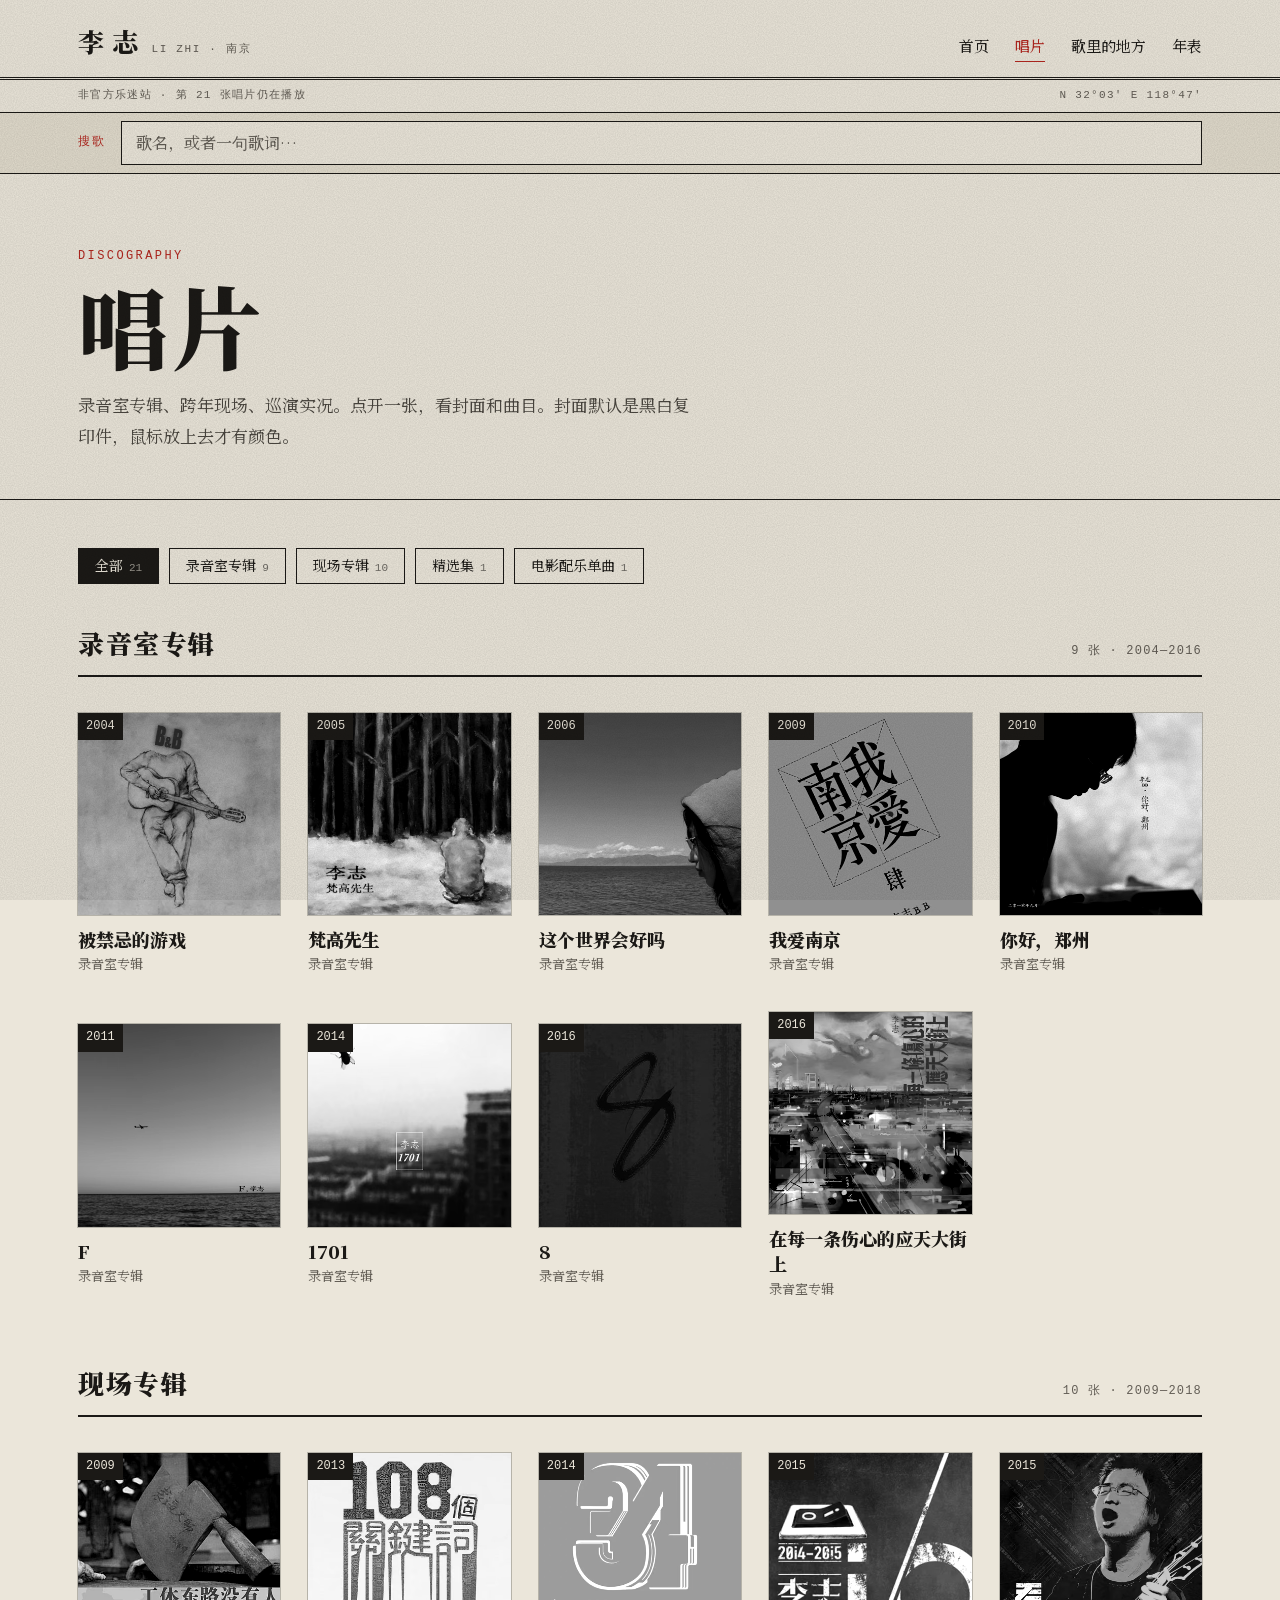
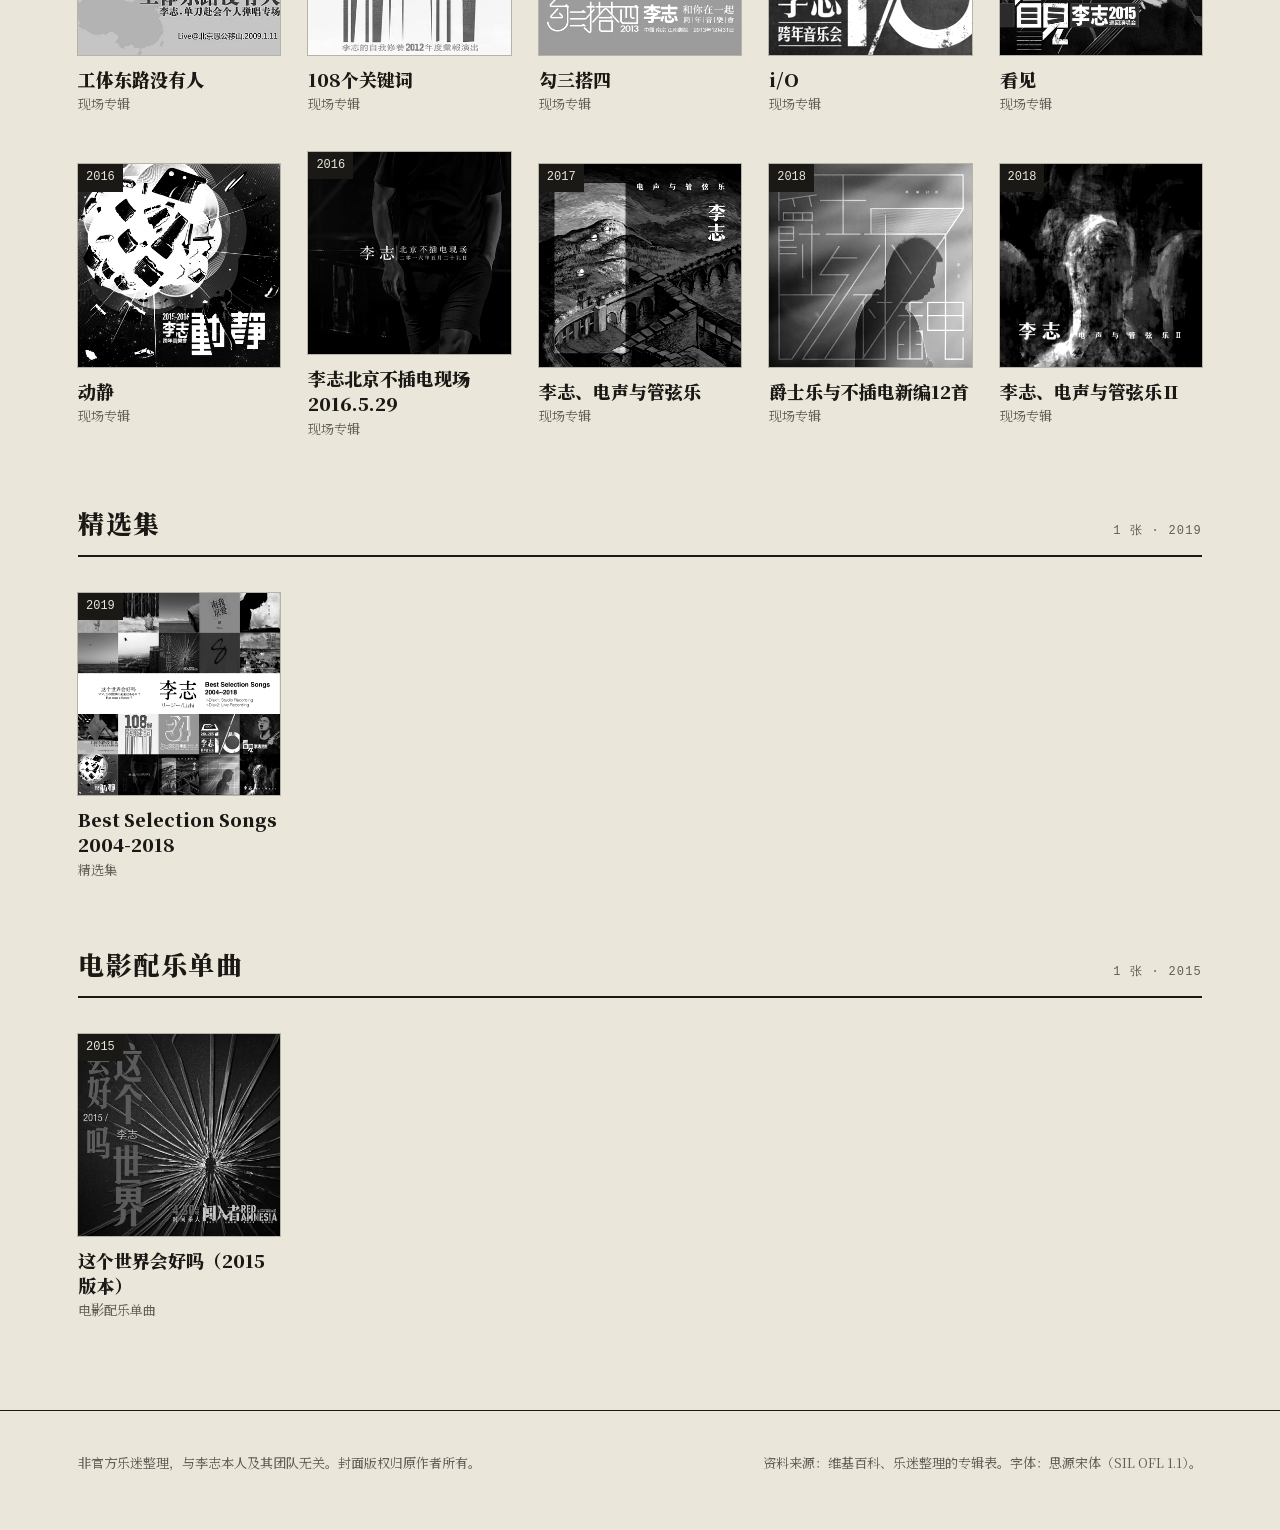
==== commit d2b072f2: "补回重部署丢失的前端改动，修复部署脚本防再次丢失" ====
--- a/albums.html
+++ b/albums.html
@@ -44,5 +44,6 @@
 <script src="js/main.js"></script>
 <script src="js/lrc.js"></script>
 <script src="js/player.js"></script>
+<script src="js/search.js"></script>
 </body>
 </html>
--- a/css/style.css
+++ b/css/style.css
@@ -81,7 +81,7 @@
 
 /* ---------- 首页 Hero ---------- */
 .hero { border-bottom: 1px solid var(--rule); }
-.hero .wrap { display: grid; grid-template-columns: 1.15fr 1fr; gap: 56px; padding-top: 64px; padding-bottom: 72px; align-items: center; }
+.hero .wrap { display: grid; grid-template-columns: 1.15fr 1fr; gap: 56px; padding-top: 28px; padding-bottom: 48px; align-items: center; }
 .hero h1 { font-size: clamp(120px, 19vw, 248px); font-weight: 900; line-height: .9; letter-spacing: -.02em; }
 .hero h1 span { display: block; animation: ink-up .9s cubic-bezier(.2,.7,.2,1) both; }
 .hero h1 span:nth-child(2) { animation-delay: .14s; }
@@ -183,7 +183,11 @@
 .filters button[aria-pressed="true"] { background: var(--ink); color: var(--paper); }
 
 /* 专辑详情弹层 */
-dialog.sheet { border: 0; padding: 0; background: var(--paper); color: var(--ink); max-width: 980px; width: calc(100% - 40px); max-height: calc(100vh - 40px); margin: auto; box-shadow: 0 30px 80px rgba(0,0,0,.4); }
+dialog.sheet { border: 0; padding: 0; background: transparent; color: var(--ink); width: 100%; height: 100dvh; max-width: none; max-height: none; margin: 0; box-shadow: none; }
+dialog.sheet[open] { display: flex; align-items: center; justify-content: center; }
+/* 卡片：纵向不占满，上下各留约 48px；点卡片外面一定打到全屏透明的 dialog 上（iOS 点 ::backdrop 没反应也照样关） */
+.sheet-card { width: calc(100% - 40px); max-width: 980px; max-height: calc(100dvh - 96px); background: var(--paper); box-shadow: 0 30px 80px rgba(0,0,0,.4); overflow: hidden; display: flex; flex-direction: column; }
+.sheet-card .sheet-in { min-height: 0; }
 dialog.sheet::backdrop { background: rgba(27,25,22,.72); }
 dialog.sheet[open] { animation: sheet-in .3s cubic-bezier(.2,.7,.2,1); }
 @keyframes sheet-in { from { opacity: 0; transform: translateY(16px); } }
@@ -279,6 +283,7 @@
 @keyframes bar-up { from { transform: translateY(100%); } }
 .player-bar { display: grid; grid-template-columns: 56px minmax(140px, 1fr) auto minmax(200px, 2fr) auto auto auto; align-items: center; gap: 18px; padding: 12px 28px; background: var(--paper); border-top: 3px double var(--ink); box-shadow: 0 -10px 30px rgba(27,25,22,.08); }
 .p-cover { width: 56px; height: 56px; object-fit: cover; box-shadow: 0 0 0 1px rgba(27,25,22,.3); }
+.p-cover, .p-title, .p-album { cursor: pointer; }
 .player.playing .p-cover { animation: breathe 3s ease-in-out infinite; }
 @keyframes breathe { 50% { transform: rotate(-2deg) scale(1.03); } }
 .player.swap .p-meta, .player.swap .p-cover { animation: pop .4s cubic-bezier(.2,.7,.2,1); }
@@ -319,14 +324,17 @@
 .lyrics-panel { position: absolute; right: 28px; bottom: calc(100% + 12px); width: min(440px, calc(100vw - 56px)); background: var(--paper); border: 1px solid var(--ink); box-shadow: 8px 10px 0 rgba(27,25,22,.12); animation: pop .3s cubic-bezier(.2,.7,.2,1); }
 .lp-head { display: flex; justify-content: space-between; align-items: baseline; padding: 10px 16px; border-bottom: 1px solid var(--rule); }
 .lp-title { font-weight: 900; }
-.lp-lines { list-style: none; height: min(46vh, 380px); overflow-y: auto; padding: 40% 16px; scrollbar-width: thin; mask-image: linear-gradient(transparent, #000 22%, #000 78%, transparent); }
+.lp-lines { list-style: none; height: min(46vh, 380px); overflow-y: auto; padding: 48px 16px 140px; scrollbar-width: thin; mask-image: linear-gradient(transparent, #000 12%, #000 85%, transparent); }
 .lp-lines li { padding: 7px 0; font-size: 16px; line-height: 1.5; color: var(--ink-3); cursor: pointer; transition: color .3s, transform .3s; transform-origin: left center; }
 @media (hover: hover) { .lp-lines li:hover { color: var(--ink-2); } }
 .lp-lines li.on { color: var(--ink); font-weight: 900; transform: scale(1.08); }
 .lp-lines li.on::before { content: "♪ "; color: var(--red); }
 .lp-lines li.gap { letter-spacing: .3em; }
 .lp-lines li.gap.on::before { content: none; }
+.lp-lines li.next::before { content: "♪ "; color: var(--red); display: inline-block; animation: note-bounce 1s ease-in-out infinite; }
+@keyframes note-bounce { 0%, 100% { transform: translateY(0); } 50% { transform: translateY(-4px); } }
 .lp-lines .lp-empty { font-family: var(--hand); cursor: default; }
+.lp-lines .lp-note { font-family: var(--hand); cursor: default; color: var(--ink-2); }
 
 /* 弹层里的可播放曲目 */
 .play-all { font: inherit; font-size: 15px; background: var(--ink); color: var(--paper); border: 0; padding: 8px 18px; margin-bottom: 18px; cursor: pointer; transition: background .15s; }
@@ -359,11 +367,49 @@
   .tl-row.redact p span { background-size: 100% 100%; }
 }
 
+/* ---------- 搜索 ---------- */
+.searchbar { border-bottom: 1px solid var(--rule); background: var(--paper-2); }
+.searchbar .wrap { position: relative; padding-top: 8px; padding-bottom: 8px; }
+.search-box { display: flex; align-items: center; gap: 14px; }
+#search-input {
+  flex: 1; min-width: 0; font: inherit; font-size: 16px; background: var(--paper);
+  border: 1px solid var(--ink); padding: 7px 14px; color: var(--ink); border-radius: 0;
+  -webkit-appearance: none; appearance: none;
+}
+#search-input:focus { outline: 2px solid var(--red); outline-offset: 2px; }
+#search-input::placeholder { color: var(--ink-3); }
+#search-input::-webkit-search-cancel-button { display: none; }
+.search-clear { flex: none; width: 40px; height: 40px; border: 1px solid var(--ink); background: var(--paper); color: var(--ink); font-size: 20px; line-height: 1; cursor: pointer; font-family: var(--serif); }
+.search-clear:hover { background: var(--ink); color: var(--paper); }
+.search-results {
+  position: absolute; left: 28px; right: 28px; top: 100%; z-index: 80;
+  background: var(--paper); border: 1px solid var(--ink);
+  box-shadow: 8px 10px 0 rgba(27,25,22,.12);
+  max-height: min(60vh, 480px); overflow-y: auto; text-align: left;
+}
+.sr-count { padding: 10px 16px 4px; font-family: var(--mono); font-size: 12px; letter-spacing: .12em; color: var(--ink-3); }
+.sr-item { display: block; width: 100%; text-align: left; background: none; border: 0; border-bottom: 1px dotted var(--ink-3); padding: 12px 16px; cursor: pointer; font: inherit; color: inherit; }
+.sr-item:last-child { border-bottom: 0; }
+.sr-item:hover, .sr-item.active { background: var(--paper-2); }
+.sr-item .sr-kind { float: right; font-family: var(--mono); font-size: 11px; letter-spacing: .12em; color: var(--red); margin-left: 12px; }
+.sr-item .sr-title { font-weight: 900; font-size: 17px; }
+.sr-item .sr-album { display: block; font-family: var(--mono); font-size: 12px; letter-spacing: .08em; color: var(--ink-3); margin-top: 2px; }
+.sr-item .sr-snippet { font-size: 15px; line-height: 1.6; color: var(--ink-2); margin-top: 6px; }
+.sr-item mark, .sr-snippet mark { background: none; color: var(--red); }
+.sr-empty, .sr-status { padding: 16px; color: var(--ink-3); font-family: var(--hand); font-size: 16px; }
+.sr-more { padding: 10px 16px; font-family: var(--mono); font-size: 12px; letter-spacing: .06em; color: var(--ink-3); border-top: 1px solid var(--rule); }
+@media (max-width: 860px) {
+  .searchbar .kicker { display: none; }
+  .search-results { left: 16px; right: 16px; }
+}
+
 /* ---------- 响应式 ---------- */
 @media (max-width: 860px) {
   .hero .wrap, .places, .sheet-in, .home-split { grid-template-columns: 1fr; }
   .home-split-head { position: static; }
   .hero-stack { max-width: 420px; width: 100%; margin: 0 auto; }
+  .hero h1 { font-size: clamp(120px, 40vw, 200px); }
+  .hero h1 span { display: inline-block; }
   .columns { grid-template-columns: 1fr; gap: 32px; }
   .columns article { padding: 0; border-left: 0; border-top: 1px solid var(--rule); padding-top: 24px; }
   .columns article:first-child { border-top: 0; padding-top: 0; }
@@ -373,6 +419,8 @@
   .place-card { position: static; }
   /* 手机：弹层铺满屏幕，整体一起滚动；顶栏固定，随时能关 */
   dialog.sheet { width: 100%; max-width: 100%; height: 100dvh; max-height: 100dvh; margin: 0; overflow-y: auto; overscroll-behavior: contain; }
+  dialog.sheet[open] { display: block; }
+  .sheet-card { width: 100%; max-width: none; max-height: none; box-shadow: none; overflow: visible; }
   .sheet-bar { position: sticky; top: 0; z-index: 2; }
   .sheet-in img { max-height: 46vh; }
   .sheet-body { max-height: none; overflow: visible; padding: 24px 20px 40px; }
@@ -391,7 +439,7 @@
   .p-ctrl [data-act="prev"] { display: none; }
   .p-vol { display: none; }
   .p-progress { grid-column: 1 / -1; grid-row: 2; }
-  .lyrics-panel { right: 16px; width: calc(100vw - 32px); }
+  .lyrics-panel { left: 0; right: 0; margin: 0 auto; width: min(400px, calc(100vw - 64px)); }
 }
 
 /* 404 页 */
